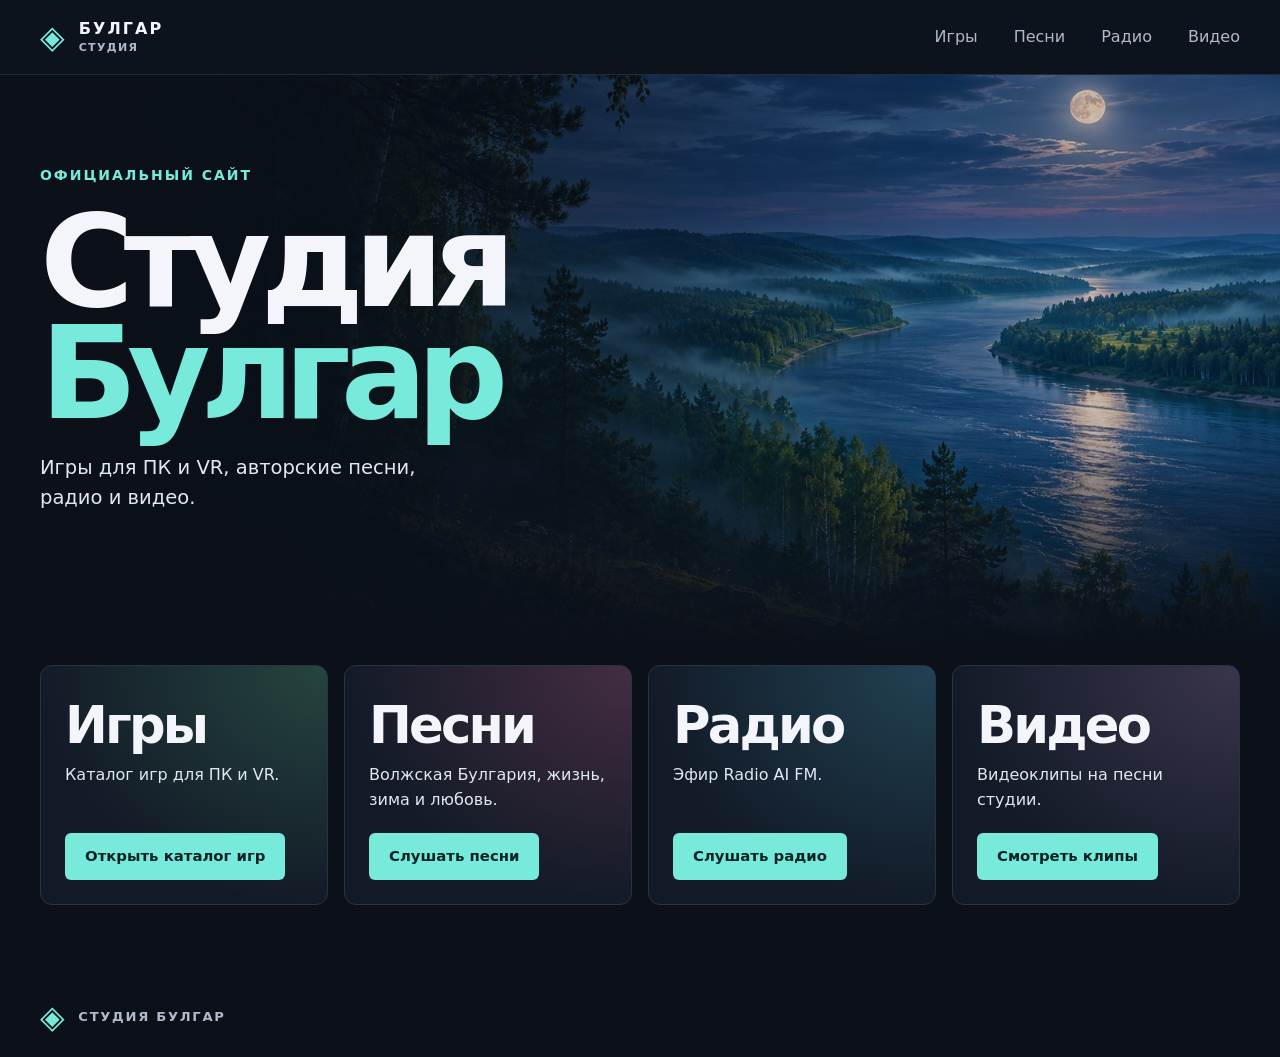
==== index.html @ c9c5db08 "Publish Studio Bulgar preview" ====
<!doctype html>
<html lang="ru">
<head>
<meta charset="utf-8">
<meta name="viewport" content="width=device-width,initial-scale=1">
<meta name="theme-color" content="#0b1019">
<meta name="description" content="Студия Булгар. Игры для ПК и VR, песни, радио и видео.">
<title>Студия Булгар — официальный сайт</title>
<link rel="stylesheet" href="./style.css">
<link rel="stylesheet" href="./studio.css">
</head>
<body>
<header class="top"><div class="wrap bar studio-bar">
<a href="./index.html" class="brand"><span class="mark" aria-hidden="true">◈</span><span>БУЛГАР<small>СТУДИЯ</small></span></a>
<nav aria-label="Разделы студии"><a href="./games.html">Игры</a><a href="./songs.html">Песни</a><a href="#radio">Радио</a><a href="./videos.html">Видео</a></nav>
</div></header>
<main>
<section class="studio-hero"><div class="wrap">
<p class="kicker">ОФИЦИАЛЬНЫЙ САЙТ</p>
<h1>Студия<br><em>Булгар</em></h1>
<p class="studio-intro">Игры для ПК и VR, авторские песни, радио и видео.</p>
</div></section>
<section class="wrap studio-sections" aria-label="Разделы студии">
<article class="media-card games-card" id="games"><h2>Игры</h2><p>Каталог игр для ПК и VR.</p><div class="media-status"><a class="primary" href="./games.html">Открыть каталог игр</a></div></article>
<article class="media-card music-card" id="music"><h2>Песни</h2><p>Волжская Булгария, жизнь, зима и любовь.</p><div class="media-status"><a class="primary" href="./songs.html">Слушать песни</a></div></article>
<article class="media-card radio-card" id="radio"><h2>Радио</h2><p>Эфир Radio AI FM.</p><div class="media-status"><a class="primary" href="https://aifm.su/">Слушать радио</a></div></article>
<article class="media-card video-card" id="video"><h2>Видео</h2><p>Видеоклипы на песни студии.</p><div class="media-status"><a class="primary" href="./videos.html">Смотреть клипы</a></div></article>
</section>
</main>
<footer class="wrap footer"><a href="./index.html" class="brand"><span class="mark" aria-hidden="true">◈</span> СТУДИЯ БУЛГАР</a></footer>
</body>
</html>
---- style.css ----
:root{color-scheme:dark;--bg:#0b1019;--surface:#121a27;--line:#283345;--ink:#f3f5fa;--muted:#aeb9ca;--accent:#77eadc;--deep:#0c2426}
*{box-sizing:border-box} html{scroll-behavior:smooth;scroll-padding-top:2rem} body{margin:0;background:var(--bg);color:var(--ink);font:1rem/1.55 system-ui,sans-serif} a{color:inherit;text-decoration:none} button{font:inherit;cursor:pointer} :focus-visible{outline:2px solid var(--accent);outline-offset:4px} h1,h2,h3,p{margin:0} .wrap{width:min(1200px,calc(100% - 80px));margin-inline:auto}
.top{background:#0d131d;border-bottom:1px solid #222b39}.bar{height:74px;display:flex;align-items:center;justify-content:space-between;gap:16px}.brand{display:inline-flex;align-items:center;gap:12px;font-weight:850;letter-spacing:.13em;line-height:1.1}.brand small{display:block;font-size:.69rem;color:var(--muted);letter-spacing:.12em;margin-top:5px}.mark{color:var(--accent);font-size:2rem;line-height:1}.bar nav{display:flex;gap:36px;color:var(--muted)}.bar nav a:hover{color:var(--ink)}
.secondary,.filters button{border:1px solid var(--line);border-radius:7px;background:#151e2a;color:var(--ink);padding:8px 14px}.secondary:hover,.filters button:hover{border-color:var(--accent)}.cart span{margin-left:5px;color:var(--accent);font-weight:800}
.hero{position:relative;min-height:565px;display:grid;align-items:center;isolation:isolate;overflow:hidden;background:#152b3c}.art{background-size:cover;background-position:center;background-repeat:no-repeat}.fortress{background-image:url(fortress.jpg)}.moon{background-image:url(moon.jpg)}.forest{background-image:url(forest.jpg)}.racer{background-image:url(racer.jpg)}.cover{position:absolute;z-index:-2;inset:0 0 0 auto;width:88%;min-height:100%;background-position:center 48%}.hero:after{content:"";position:absolute;z-index:-1;inset:0;background:linear-gradient(90deg,#080f1a 1%,#080f1ae8 20%,#080f1a64 54%,transparent 85%),linear-gradient(0deg,#0b1019 0%,transparent 34%)}
.hero-content{padding-block:70px 95px}.kicker{color:var(--accent);font-size:.875rem;font-weight:800;letter-spacing:.14em}.hero h1{font-size:clamp(4rem,9vw,8rem);line-height:.88;letter-spacing:-.084em;font-weight:900;margin:18px 0 24px}.hero em{font-style:normal;color:var(--accent)}.intro{max-width:390px;color:#d4dce7;font-size:1.14rem;margin-bottom:28px}.primary{display:inline-flex;justify-content:center;align-items:center;background:var(--accent);color:#0a2223;border:1px solid transparent;border-radius:6px;padding:11px 19px;font-weight:800}.primary:hover{background:#a0fff2}.caption{position:absolute;bottom:32px;left:0;right:0;pointer-events:none;text-align:right}.caption span{display:block;color:#b4c7d8;font-size:.75rem;letter-spacing:.14em}
.catalog{padding-block:49px 74px}.section-head{display:flex;align-items:end;justify-content:space-between;gap:16px;margin:5px 0 24px} h2{font-size:clamp(2rem,4vw,3.3rem);line-height:1.08;letter-spacing:-.055em}.filters{display:flex;gap:7px}.filters button{white-space:nowrap}.filters button[aria-pressed=true]{background:var(--deep);border-color:#45877f;color:var(--accent)}.grid{display:grid;grid-template-columns:repeat(4,minmax(0,1fr));gap:15px}.card{background:var(--surface);border:1px solid var(--line);border-radius:10px;overflow:hidden;display:flex;flex-direction:column}.card .art{aspect-ratio:3/2;background-color:#1b3045}.card .moon{background-color:#302c48}.card .forest{background-color:#453222}.card .racer{background-color:#193849}.card-content{padding:16px;display:flex;flex:1;flex-direction:column}.meta{color:var(--accent);font-size:.85rem;font-weight:700}.card h3{font-size:1.31rem;line-height:1.2;margin:6px 0 9px}.card p:not(.meta){color:var(--muted);margin-bottom:20px}.card-bottom{display:flex;justify-content:space-between;align-items:center;gap:7px;margin-top:auto}.card-bottom button{padding:6px 10px}.price{white-space:nowrap}
.about{border-block:1px solid var(--line);background:#101823}.about-inner{padding-block:58px 66px}.about h2{margin:8px 0 13px}.about p:last-child{max-width:640px;color:var(--muted)}.footer{display:flex;justify-content:space-between;align-items:center;gap:15px;padding-block:24px;color:var(--muted)}.footer .brand{font-size:.82rem}
dialog{width:min(560px,calc(100% - 24px));background:var(--surface);color:var(--ink);border:1px solid var(--line);border-radius:14px;padding:22px;max-height:90vh;overflow:auto}dialog::backdrop{background:#03070bd6}.dialog-top{display:flex;align-items:start;justify-content:space-between;gap:12px;margin-bottom:16px}.dialog-top h2{font-size:2rem}.close{font-size:1.25rem;line-height:1}.dialog-art{aspect-ratio:3/2;border-radius:7px;margin-bottom:12px;background-color:#223346}.dialog-copy{color:var(--muted);margin:10px 0 16px}.line,.total{display:flex;align-items:center;justify-content:space-between;gap:12px;padding:12px 0;border-bottom:1px solid var(--line)}.line div{display:grid;gap:2px}.line small{color:var(--muted)}.total{border:0;margin:4px 0 12px}.sr{position:absolute;width:1px;height:1px;overflow:hidden;clip-path:inset(50%)}
@media(max-width:1020px){.grid{grid-template-columns:repeat(2,minmax(0,1fr))}}
@media(max-width:640px){.wrap{width:calc(100% - 32px)}.bar{height:65px}.bar nav{gap:12px;font-size:.9rem}.brand{gap:5px;letter-spacing:.06em}.brand small{display:none}.mark{font-size:1.5rem}.cart{padding:6px 8px}.hero{min-height:475px}.cover{width:145%;right:-20%}.hero-content{padding-block:60px 90px}.caption{bottom:20px}.section-head{align-items:start;flex-direction:column}.grid{gap:11px}.card-content{padding:11px}.card-bottom{align-items:start;flex-direction:column}.footer{align-items:start;flex-direction:column}.catalog{padding-block:35px 52px}}
@media(max-width:380px){.grid{grid-template-columns:1fr}}
@media(prefers-reduced-motion:reduce){html{scroll-behavior:auto}}
---- studio.css ----
.studio-bar nav{flex-wrap:wrap;justify-content:flex-end}
.studio-hero{min-height:570px;display:grid;align-items:center;background:linear-gradient(90deg,#0b1019 5%,#0b1019d9 27%,#0b101933 74%),linear-gradient(0deg,#0b1019,transparent 40%),url(./volga.jpg) center 48%/cover}
.studio-hero .wrap{padding-block:72px 88px}
.studio-hero h1{font-size:clamp(4rem,10vw,8.5rem);line-height:.87;letter-spacing:-.08em;margin:20px 0 24px;font-weight:900}
.studio-hero em{font-style:normal;color:var(--accent)}
.studio-intro{color:#e0e8f1;font-size:1.22rem;max-width:410px;margin-bottom:26px}
.studio-sections{display:grid;grid-template-columns:repeat(4,minmax(0,1fr));gap:16px;padding-block:20px 72px}
.media-card{min-height:235px;padding:24px;border-radius:12px;border:1px solid var(--line);display:flex;flex-direction:column;background:var(--surface)}
.music-card{background:radial-gradient(ellipse at top right,#442d42,transparent 72%),var(--surface)}
.games-card{background:radial-gradient(ellipse at top right,#26453f,transparent 72%),var(--surface)}
.radio-card{background:radial-gradient(ellipse at top right,#214253,transparent 72%),var(--surface)}
.video-card{background:radial-gradient(ellipse at top right,#3a354c,transparent 72%),var(--surface)}
.media-card h2{margin:8px 0 10px}.media-card p:not(.kicker){color:#e0e8f1;margin-bottom:20px}.media-status{color:var(--muted);margin-top:auto;font-size:.93rem}
@media(max-width:1010px){.studio-sections{grid-template-columns:repeat(2,minmax(0,1fr))}}
@media(max-width:640px){.studio-hero{min-height:470px;background-position:60% center}.studio-sections{grid-template-columns:1fr;padding-bottom:35px}.media-card{min-height:185px}}
@media(max-width:380px){.studio-bar nav{gap:5px 10px}}
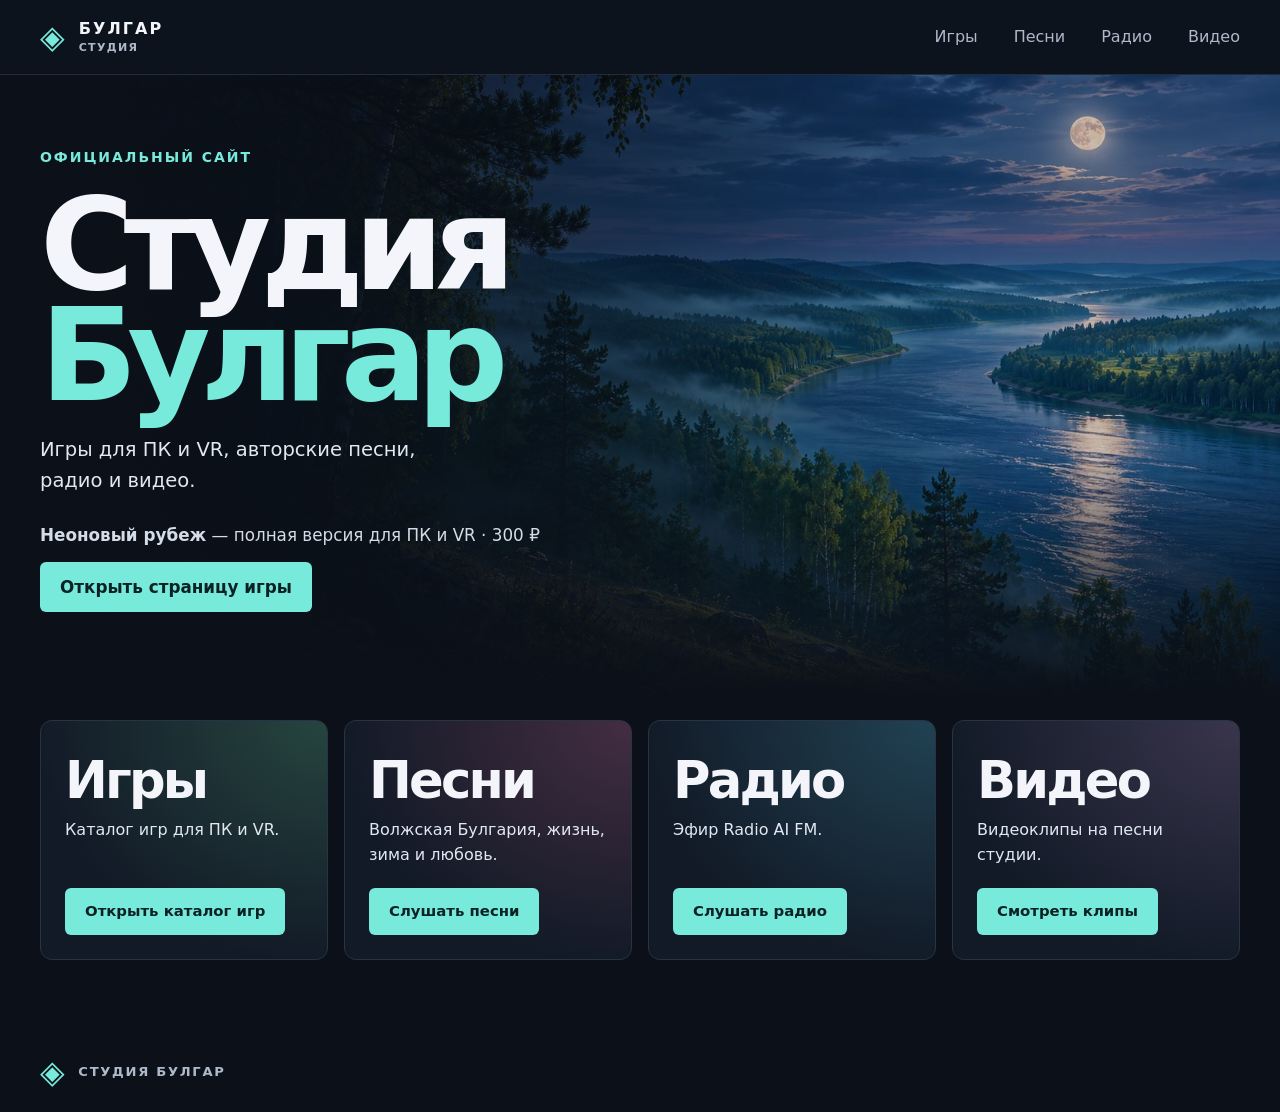
==== commit 08786c85: "Publish Neon Frontier PC and VR game page at 300 RUB" ====
--- a/index.html
+++ b/index.html
@@ -18,7 +18,7 @@
 <section class="studio-hero"><div class="wrap">
 <p class="kicker">ОФИЦИАЛЬНЫЙ САЙТ</p>
 <h1>Студия<br><em>Булгар</em></h1>
-<p class="studio-intro">Игры для ПК и VR, авторские песни, радио и видео.</p>
+<p class="studio-intro">Игры для ПК и VR, авторские песни, радио и видео.</p><p class="studio-game-release"><strong>Неоновый рубеж</strong> — полная версия для ПК и VR · 300 ₽<br><a class="primary" href="./neon-frontier.html">Открыть страницу игры</a></p>
 </div></section>
 <section class="wrap studio-sections" aria-label="Разделы студии">
 <article class="media-card games-card" id="games"><h2>Игры</h2><p>Каталог игр для ПК и VR.</p><div class="media-status"><a class="primary" href="./games.html">Открыть каталог игр</a></div></article>
--- a/style.css
+++ b/style.css
@@ -12,3 +12,5 @@
 @media(max-width:380px){.grid{grid-template-columns:1fr}}
 @media(prefers-reduced-motion:reduce){html{scroll-behavior:auto}}
 
+
+.neon-frontier-art{background-image:url('./neon-frontier/battle.png')}
--- a/studio.css
+++ b/studio.css
@@ -14,3 +14,5 @@
 @media(max-width:1010px){.studio-sections{grid-template-columns:repeat(2,minmax(0,1fr))}}
 @media(max-width:640px){.studio-hero{min-height:470px;background-position:60% center}.studio-sections{grid-template-columns:1fr;padding-bottom:35px}.media-card{min-height:185px}}
 @media(max-width:380px){.studio-bar nav{gap:5px 10px}}
+
+.studio-game-release{margin-top:25px;font-size:1.05rem;color:#d4dce7}.studio-game-release .primary{margin-top:14px}
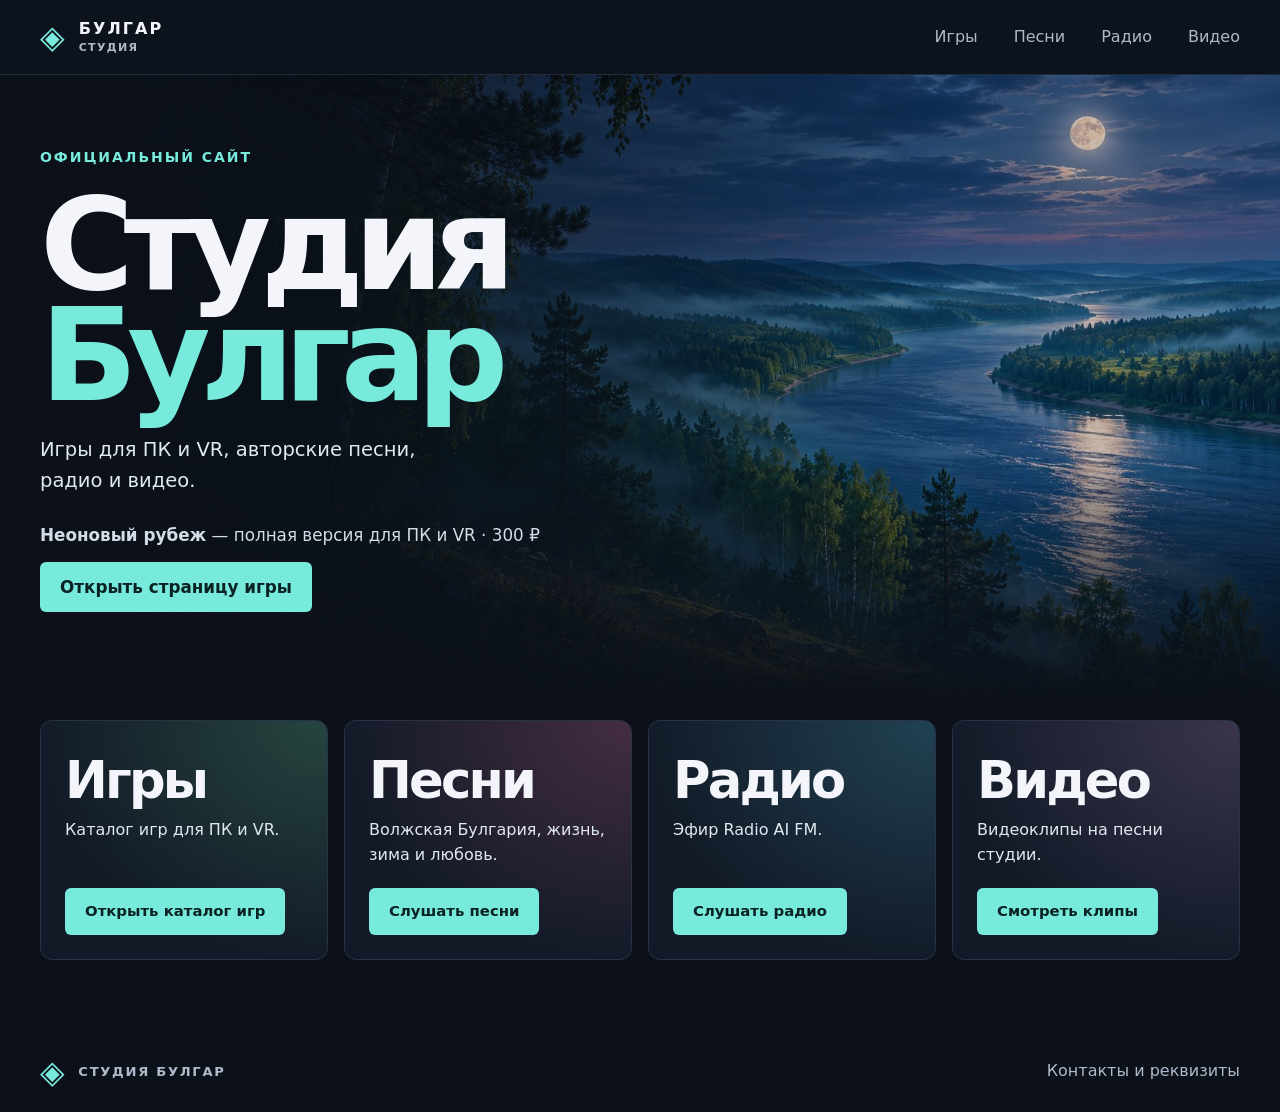
==== commit d1ee6530: "Add seller details and digital delivery information for YooKassa" ====
--- a/index.html
+++ b/index.html
@@ -27,6 +27,6 @@
 <article class="media-card video-card" id="video"><h2>Видео</h2><p>Видеоклипы на песни студии.</p><div class="media-status"><a class="primary" href="./videos.html">Смотреть клипы</a></div></article>
 </section>
 </main>
-<footer class="wrap footer"><a href="./index.html" class="brand"><span class="mark" aria-hidden="true">◈</span> СТУДИЯ БУЛГАР</a></footer>
+<footer class="wrap footer"><a href="./index.html" class="brand"><span class="mark" aria-hidden="true">◈</span> СТУДИЯ БУЛГАР</a><a href="https://studiobulgar.ru/contacts.html">Контакты и реквизиты</a></footer>
 </body>
 </html>
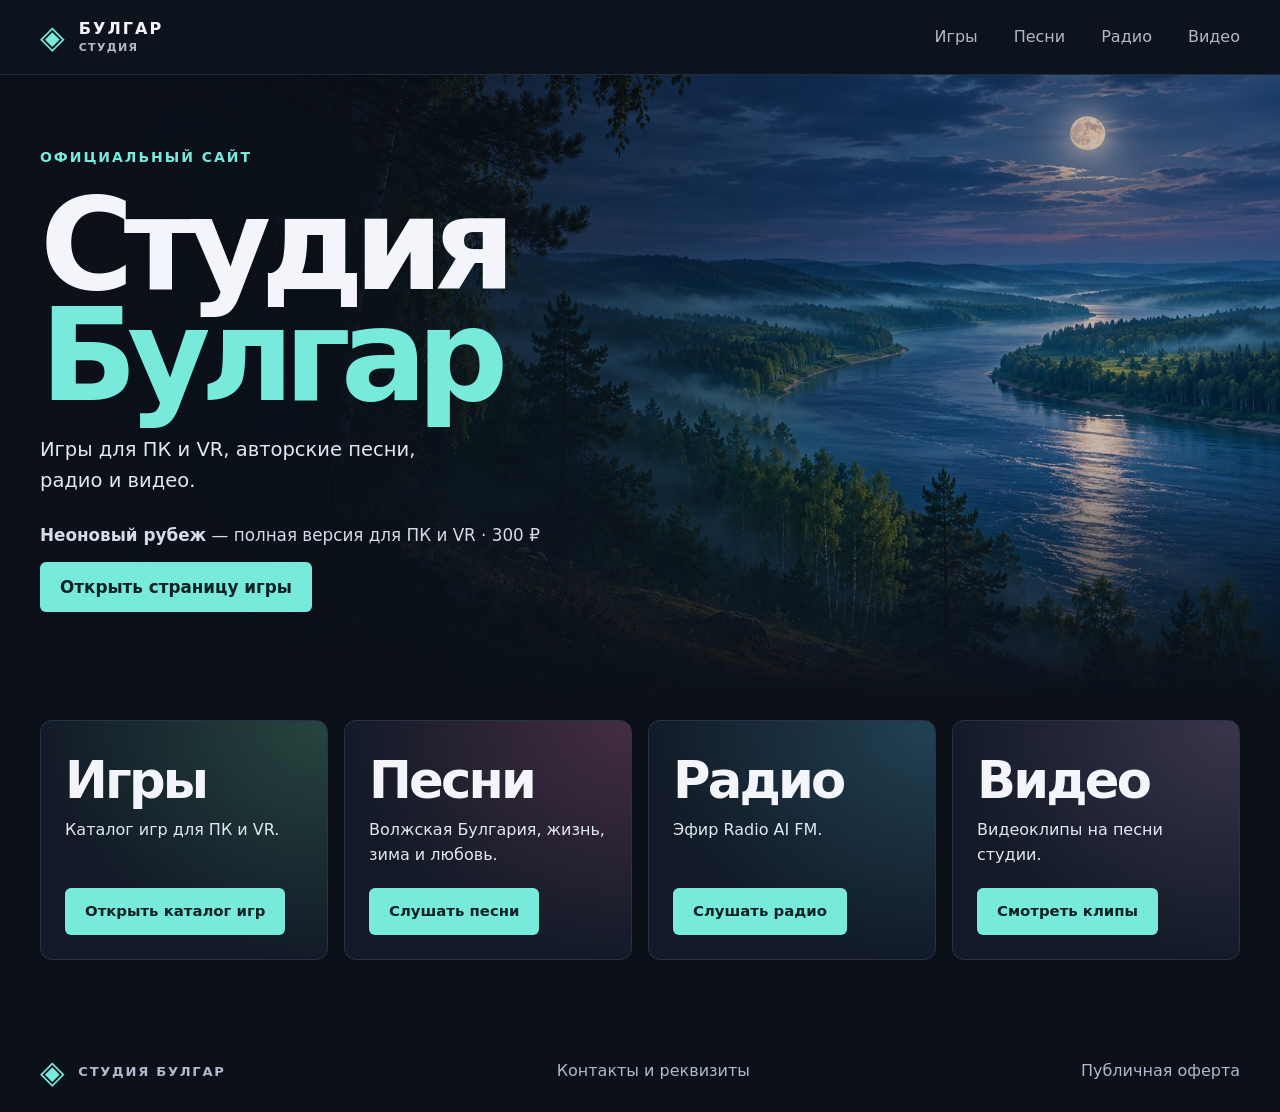
==== commit 2f9e4bdd: "Publish approved license offer and prepare genuine game catalog for merchant onboarding" ====
--- a/index.html
+++ b/index.html
@@ -27,6 +27,6 @@
 <article class="media-card video-card" id="video"><h2>Видео</h2><p>Видеоклипы на песни студии.</p><div class="media-status"><a class="primary" href="./videos.html">Смотреть клипы</a></div></article>
 </section>
 </main>
-<footer class="wrap footer"><a href="./index.html" class="brand"><span class="mark" aria-hidden="true">◈</span> СТУДИЯ БУЛГАР</a><a href="https://studiobulgar.ru/contacts.html">Контакты и реквизиты</a></footer>
+<footer class="wrap footer"><a href="./index.html" class="brand"><span class="mark" aria-hidden="true">◈</span> СТУДИЯ БУЛГАР</a><a href="https://studiobulgar.ru/contacts.html">Контакты и реквизиты</a><a href="https://studiobulgar.ru/offer.html">Публичная оферта</a></footer>
 </body>
 </html>
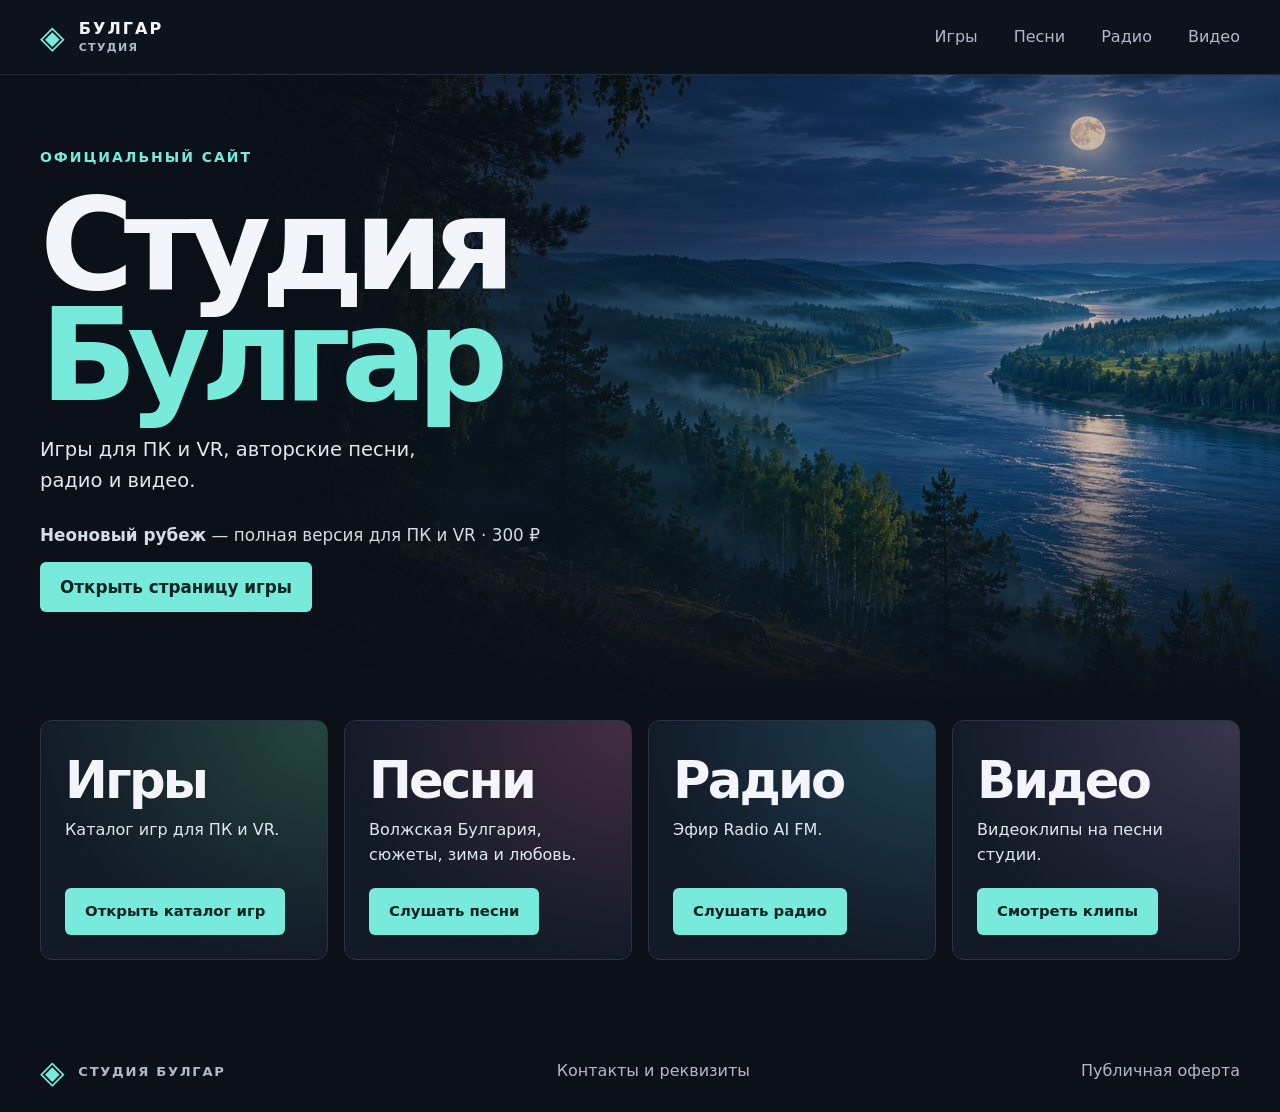
==== commit 78b84f52: "Rename Life songs collection to Stories" ====
--- a/index.html
+++ b/index.html
@@ -22,7 +22,7 @@
 </div></section>
 <section class="wrap studio-sections" aria-label="Разделы студии">
 <article class="media-card games-card" id="games"><h2>Игры</h2><p>Каталог игр для ПК и VR.</p><div class="media-status"><a class="primary" href="./games.html">Открыть каталог игр</a></div></article>
-<article class="media-card music-card" id="music"><h2>Песни</h2><p>Волжская Булгария, жизнь, зима и любовь.</p><div class="media-status"><a class="primary" href="./songs.html">Слушать песни</a></div></article>
+<article class="media-card music-card" id="music"><h2>Песни</h2><p>Волжская Булгария, сюжеты, зима и любовь.</p><div class="media-status"><a class="primary" href="./songs.html">Слушать песни</a></div></article>
 <article class="media-card radio-card" id="radio"><h2>Радио</h2><p>Эфир Radio AI FM.</p><div class="media-status"><a class="primary" href="https://aifm.su/">Слушать радио</a></div></article>
 <article class="media-card video-card" id="video"><h2>Видео</h2><p>Видеоклипы на песни студии.</p><div class="media-status"><a class="primary" href="./videos.html">Смотреть клипы</a></div></article>
 </section>
